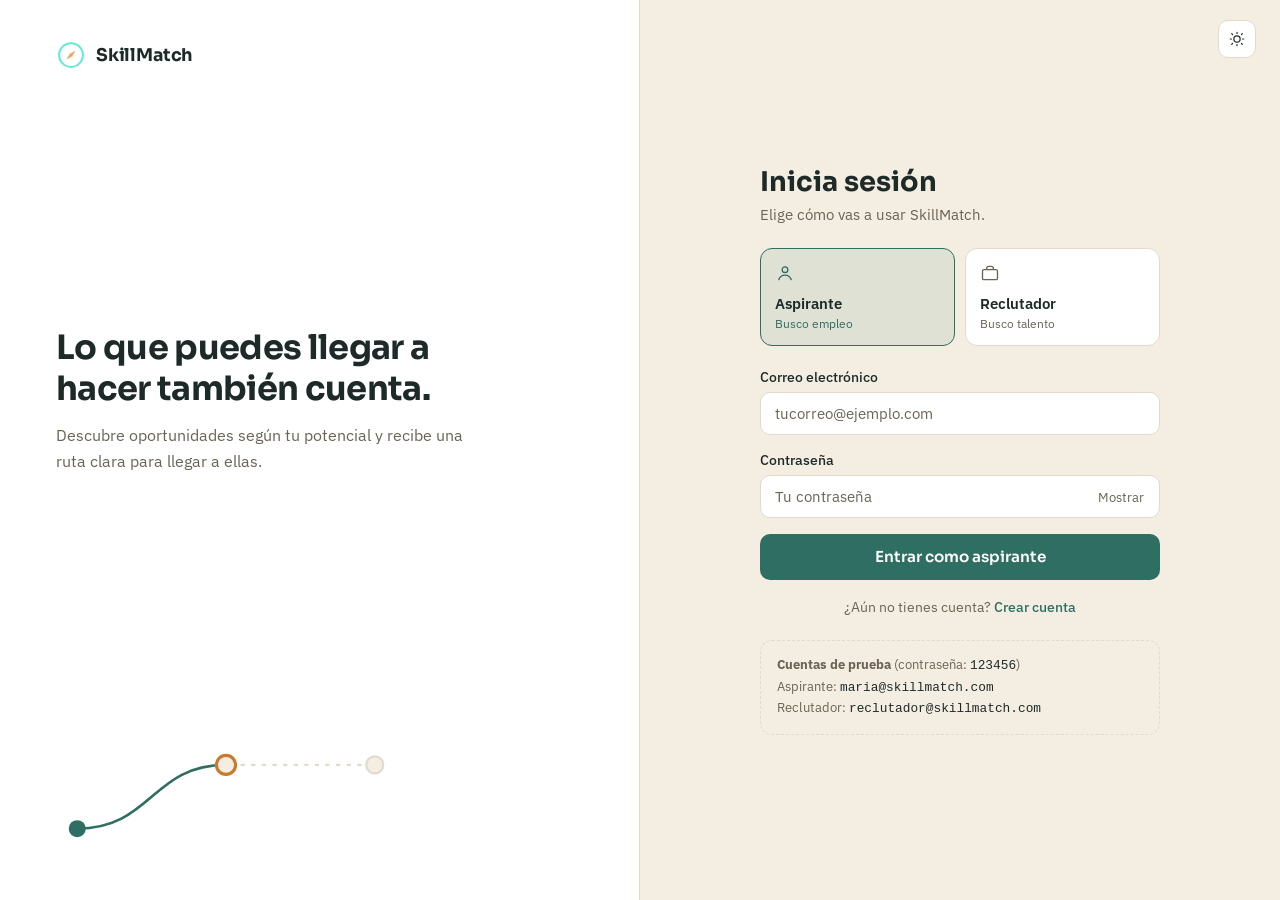
==== skillmatch/index.html @ e3b0811c "Primer commit: SkillMatch completo con frontend, backend y documentación" ====
<!DOCTYPE html>
<!--
  ============================================================
  index.html  →  PANTALLA DE LOGIN DE SKILLMATCH
  ============================================================
  Este archivo es el "esqueleto" (la estructura) de la pantalla de
  inicio de sesión. HTML solo dice QUÉ hay en la pantalla
  (títulos, campos, botones). El aspecto (colores, tamaños) vive en
  css/estilos.css y el comportamiento (qué pasa al hacer clic)
  vive en js/login.js.

  Se llama "index.html" porque es el nombre que los navegadores y
  servidores buscan por defecto: será la primera página que se abre.
-->
<html lang="es">
<head>
  <!-- Codificación de caracteres: permite escribir tildes y la ñ sin problemas -->
  <meta charset="UTF-8">

  <!-- Hace que la página se adapte al ancho de un celular -->
  <meta name="viewport" content="width=device-width, initial-scale=1.0">

  <!-- Texto que aparece en la pestaña del navegador -->
  <title>Iniciar sesión · SkillMatch</title>

  <!-- Las mismas tipografías del prototipo (Google Fonts) -->
  <link rel="preconnect" href="https://fonts.googleapis.com">
  <link href="https://fonts.googleapis.com/css2?family=Sora:wght@500;600;700&family=IBM+Plex+Sans:wght@400;500;600&display=swap" rel="stylesheet">

  <!-- Estilos: primero los compartidos (colores, botones...) y luego los propios del login.
       El orden importa: el segundo archivo puede ajustar lo del primero. -->
  <link rel="stylesheet" href="css/base.css">
  <link rel="stylesheet" href="css/estilos.css">

  <!-- comun.js va aquí (en el head) para aplicar el tema día/noche guardado
       ANTES de que se dibuje la página y evitar un parpadeo. -->
  <script src="js/comun.js"></script>
</head>

<body>

  <!-- <main> = el contenido principal de la página. Dentro hay 2 mitades:
       la izquierda (mensaje + ilustración) y la derecha (formulario). -->
  <main class="login-page">

    <!-- ======================================================
         MITAD IZQUIERDA: mensaje de bienvenida + mini "ruta"
         aria-hidden="true" = los lectores de pantalla la ignoran,
         porque es decoración y no contiene información esencial.
         ====================================================== -->
    <section class="login-aside" aria-hidden="true">

      <div class="brand">
        <!-- Ícono de brújula (el mismo del prototipo) dibujado con SVG -->
        <svg width="30" height="30" viewBox="0 0 24 24" fill="none" xmlns="http://www.w3.org/2000/svg">
          <circle cx="12" cy="12" r="9.5" stroke="#5EEAD4" stroke-width="1.6"/>
          <path d="M15.5 8.5L13 13L8.5 15.5L11 11L15.5 8.5Z" fill="#F2A65A"/>
        </svg>
        <span class="brand-name">SkillMatch</span>
      </div>

      <div class="aside-message">
        <!-- Este título y párrafo CAMBIAN según el rol elegido (lo hace login.js) -->
        <h2 id="aside-title">Lo que puedes llegar a hacer también cuenta.</h2>
        <p id="aside-text">Descubre oportunidades según tu potencial y recibe una ruta clara para llegar a ellas.</p>
      </div>

      <!-- Mini ilustración de una ruta con 3 paradas (igual que el Career GPS) -->
      <svg class="aside-route" viewBox="0 0 320 120" fill="none" xmlns="http://www.w3.org/2000/svg">
        <path d="M20 90 C 90 90, 90 30, 160 30 S 240 30, 300 30" stroke="var(--border)" stroke-width="2" stroke-dasharray="4 6"/>
        <path d="M20 90 C 90 90, 90 30, 160 30" stroke="var(--route)" stroke-width="2.5"/>
        <circle cx="20" cy="90" r="8" fill="var(--route)"/>
        <circle cx="160" cy="30" r="9" fill="var(--bg)" stroke="var(--waypoint)" stroke-width="3"/>
        <circle cx="300" cy="30" r="8" fill="var(--bg)" stroke="var(--border)" stroke-width="2"/>
      </svg>
    </section>

    <!-- ======================================================
         MITAD DERECHA: el formulario de login
         ====================================================== -->
    <section class="login-panel">

      <!-- Botón para cambiar entre modo noche y modo día -->
      <button type="button" class="icon-btn theme-btn" id="theme-toggle" title="Cambiar a modo día" aria-label="Cambiar tema">
        <svg viewBox="0 0 24 24" fill="none"><path d="M12 3v1.6M12 19.4V21M4.9 4.9l1.1 1.1M18 18l1.1 1.1M3 12h1.6M19.4 12H21M4.9 19.1 6 18M18 6l1.1-1.1" stroke="currentColor" stroke-width="1.6" stroke-linecap="round"/><circle cx="12" cy="12" r="4.2" stroke="currentColor" stroke-width="1.6"/></svg>
      </button>

      <!-- <form> agrupa los campos. "novalidate" apaga los mensajes
           automáticos del navegador para usar los nuestros (en español
           y con el estilo de la app). -->
      <form class="login-form" id="login-form" novalidate>

        <h1>Inicia sesión</h1>
        <p class="form-sub">Elige cómo vas a usar SkillMatch.</p>

        <!-- ---------- SELECTOR DE ROL ----------
             Usamos <input type="radio">: solo se puede elegir UNO a la vez
             (porque todos tienen el mismo name="rol"). El <label> es la
             "tarjeta" visible; al hacer clic en ella se marca su radio. -->
        <fieldset class="role-switch">
          <legend class="visually-hidden">Tipo de usuario</legend>

          <!-- "checked" = viene marcado por defecto -->
          <input type="radio" name="rol" id="rol-aspirante" value="aspirante" checked>
          <label for="rol-aspirante">
            <svg viewBox="0 0 24 24" fill="none"><circle cx="12" cy="8" r="3.4" stroke="currentColor" stroke-width="1.6"/><path d="M4.5 20c1.4-3.6 4.4-5.5 7.5-5.5s6.1 1.9 7.5 5.5" stroke="currentColor" stroke-width="1.6" stroke-linecap="round"/></svg>
            <span class="role-name">Aspirante</span>
            <span class="role-desc">Busco empleo</span>
          </label>

          <input type="radio" name="rol" id="rol-reclutador" value="reclutador">
          <label for="rol-reclutador">
            <svg viewBox="0 0 24 24" fill="none"><rect x="3" y="8" width="18" height="12" rx="1.8" stroke="currentColor" stroke-width="1.6"/><path d="M8 8V6.5A2.5 2.5 0 0 1 10.5 4h3A2.5 2.5 0 0 1 16 6.5V8" stroke="currentColor" stroke-width="1.6"/></svg>
            <span class="role-name">Reclutador</span>
            <span class="role-desc">Busco talento</span>
          </label>
        </fieldset>

        <!-- ---------- CAMPO: CORREO ---------- -->
        <div class="field">
          <label for="email">Correo electrónico</label>
          <!-- autocomplete ayuda al navegador a sugerir el correo guardado -->
          <input type="email" id="email" name="email" placeholder="tucorreo@ejemplo.com" autocomplete="email" required>
        </div>

        <!-- ---------- CAMPO: CONTRASEÑA (con botón "mostrar") ---------- -->
        <div class="field">
          <label for="password">Contraseña</label>
          <div class="password-wrap">
            <input type="password" id="password" name="password" placeholder="Tu contraseña" autocomplete="current-password" required>
            <button type="button" class="show-pass" id="show-pass" aria-label="Mostrar contraseña">Mostrar</button>
          </div>
        </div>

        <!-- Aquí JavaScript escribirá los errores ("Contraseña incorrecta").
             role="alert" hace que los lectores de pantalla lo anuncien. -->
        <p class="form-error" id="form-error" role="alert" hidden></p>

        <!-- type="submit" = al pulsarlo, se dispara el evento "submit" del formulario -->
        <button type="submit" class="btn btn-primary btn-block" id="submit-btn">Entrar como aspirante</button>

        <!-- Enlace al registro. login.js le agrega ?rol=... según el rol elegido,
             así el registro ya abre con el mismo tipo de usuario. -->
        <p class="form-switch">¿Aún no tienes cuenta? <a href="registro.html" id="link-registro">Crear cuenta</a></p>

        <!-- Ayuda temporal para probar: la quitaremos cuando exista el backend real -->
        <div class="demo-hint">
          <p><strong>Cuentas de prueba</strong> (contraseña: <code>123456</code>)</p>
          <p>Aspirante: <code>maria@skillmatch.com</code></p>
          <p>Reclutador: <code>reclutador@skillmatch.com</code></p>
        </div>

      </form>
    </section>
  </main>

  <!-- Los scripts van al FINAL del body: así, cuando se ejecutan, el HTML
       de arriba ya existe y JavaScript puede encontrar los elementos.
       El ORDEN importa: cada archivo usa lo que definió el anterior.
         1. diccionario.js → el vocabulario de habilidades (sinónimos, familias)
         2. datos-demo.js  → los datos de prueba (usa el diccionario)
         3. api.js         → la capa de servicios (usa los datos)
         4. login.js       → la pantalla (usa la capa de servicios) -->
  <script src="js/diccionario.js"></script>
  <script src="js/datos-demo.js"></script>
  <script src="js/api.js"></script>
  <script src="js/login.js"></script>
</body>
</html>
---- skillmatch/css/base.css ----
/* ============================================================
   base.css  →  ESTILOS COMPARTIDOS POR TODAS LAS PANTALLAS
   ============================================================
   Aquí viven los colores, tipografías y piezas reutilizables
   (botones, etiquetas, campos de texto). Cada pantalla carga este
   archivo PRIMERO y luego el suyo propio:
        login               → base.css + estilos.css
        panel del aspirante → base.css + dashboard.css

   Así, si mañana cambias el color ámbar o el redondeo de los botones,
   lo cambias en UN solo lugar y toda la app se actualiza.
   ============================================================ */


/* ============================================================
   1. VARIABLES (tokens de diseño)
   Se declaran con -- y se usan con var(--nombre).
   ============================================================ */
:root {
  /* --- Modo noche (por defecto) --- */
  --bg: #0D1321;
  --panel: #172239;
  --panel-raised: #1E2C4A;
  --border: #2A3A5C;
  --text: #EDEEF2;
  --text-muted: #8B93A7;
  --route: #5EEAD4;                          /* cian: acción principal, progreso positivo */
  --route-soft: rgba(94, 234, 212, 0.15);
  --waypoint: #F2A65A;                       /* ámbar: atención, "en curso" */
  --waypoint-soft: rgba(242, 166, 90, 0.16);
  --gap: #F26B5B;                            /* coral: brechas y errores */
  --gap-soft: rgba(242, 107, 91, 0.15);
  --on-route: #0D1321;                       /* texto sobre fondo cian */
  --shadow: 0 16px 40px rgba(0, 0, 0, 0.35);

  --font-display: 'Sora', system-ui, sans-serif;
  --font-body: 'IBM Plex Sans', system-ui, sans-serif;
  --font-mono: 'IBM Plex Mono', 'Courier New', monospace;

  --radius-panel: 14px;
  --radius-chip: 999px;
}

/* --- Modo día: se activa con <html data-theme="light"> --- */
html[data-theme="light"] {
  --bg: #F3EEE1;
  --panel: #FFFFFF;
  --panel-raised: #FBF8F0;
  --border: #E2DACB;
  --text: #1E2A28;
  --text-muted: #6B6355;
  --route: #2F6E62;
  --route-soft: rgba(47, 110, 98, 0.10);
  --waypoint: #C97A2E;
  --waypoint-soft: rgba(201, 122, 46, 0.14);
  --gap: #B8503D;
  --gap-soft: rgba(184, 80, 61, 0.12);
  --on-route: #FFFFFF;
  --shadow: 0 16px 40px rgba(60, 50, 30, 0.18);
}

/* Si la persona nunca eligió tema, respetamos el de su sistema operativo */
@media (prefers-color-scheme: light) {
  html:not([data-theme]) {
    --bg: #F3EEE1;
    --panel: #FFFFFF;
    --panel-raised: #FBF8F0;
    --border: #E2DACB;
    --text: #1E2A28;
    --text-muted: #6B6355;
    --route: #2F6E62;
    --route-soft: rgba(47, 110, 98, 0.10);
    --waypoint: #C97A2E;
    --waypoint-soft: rgba(201, 122, 46, 0.14);
    --gap: #B8503D;
    --gap-soft: rgba(184, 80, 61, 0.12);
    --on-route: #FFFFFF;
    --shadow: 0 16px 40px rgba(60, 50, 30, 0.18);
  }
}

/* Respeto a quien prefiere menos animaciones */
@media (prefers-reduced-motion: reduce) {
  *, *::before, *::after {
    animation-duration: 0.001ms !important;
    transition-duration: 0.001ms !important;
  }
}


/* ============================================================
   2. REGLAS BASE
   ============================================================ */
* { box-sizing: border-box; }

html, body {
  margin: 0;
  padding: 0;
  background: var(--bg);
  color: var(--text);
  font-family: var(--font-body);
  -webkit-font-smoothing: antialiased;
}

a { color: inherit; }

/* El atributo HTML "hidden" debe ganar SIEMPRE sobre cualquier "display" */
[hidden] { display: none !important; }

/* Anillo de enfoque visible al navegar con teclado (accesibilidad) */
a:focus-visible, button:focus-visible, input:focus-visible,
select:focus-visible, textarea:focus-visible {
  outline: 2px solid var(--route);
  outline-offset: 2px;
}

/* Oculto a la vista, pero disponible para lectores de pantalla */
.visually-hidden {
  position: absolute;
  width: 1px;
  height: 1px;
  overflow: hidden;
  clip: rect(0 0 0 0);
  white-space: nowrap;
}

.brand { display: flex; align-items: center; gap: 10px; }
.brand-name {
  font-family: var(--font-display);
  font-weight: 700;
  font-size: 1.1rem;
  letter-spacing: -0.01em;
}


/* ============================================================
   3. BOTONES
   ============================================================ */

/* Botón cuadrado con ícono (tema, notificaciones, cerrar...) */
.icon-btn {
  position: relative;
  width: 38px;
  height: 38px;
  border-radius: 10px;
  border: 1px solid var(--border);
  background: var(--panel);
  color: var(--text);
  display: grid;
  place-items: center;
  cursor: pointer;
  flex-shrink: 0;
}
.icon-btn:hover { background: var(--panel-raised); }
.icon-btn svg { width: 18px; height: 18px; }
.icon-btn--sm { width: 30px; height: 30px; border-radius: 8px; }
.icon-btn--sm svg { width: 15px; height: 15px; }

/* Botones con texto */
.btn {
  display: inline-flex;
  align-items: center;
  justify-content: center;
  gap: 8px;
  padding: 10px 18px;
  border-radius: 10px;
  border: 1px solid transparent;
  font-family: var(--font-display);
  font-weight: 600;
  font-size: 0.88rem;
  cursor: pointer;
  text-decoration: none;
  line-height: 1.2;
}
.btn:disabled { opacity: 0.6; cursor: not-allowed; }
.btn-block { width: 100%; padding: 13px 16px; font-size: 0.95rem; }

.btn-primary { background: var(--route); color: var(--on-route); }
.btn-primary:hover:not(:disabled) { filter: brightness(1.08); }

.btn-secondary { background: transparent; color: var(--text); border-color: var(--border); }
.btn-secondary:hover:not(:disabled) { background: var(--panel-raised); }

.btn-danger { background: transparent; color: var(--gap); border-color: var(--gap); }
.btn-danger:hover:not(:disabled) { background: var(--gap-soft); }

.btn-sm { padding: 7px 13px; font-size: 0.8rem; border-radius: 9px; }


/* ============================================================
   4. CAMPOS DE FORMULARIO
   ============================================================ */
.field { margin-bottom: 16px; }

.field label {
  display: block;
  font-size: 0.85rem;
  font-weight: 500;
  margin-bottom: 6px;
}

.field input[type="text"],
.field input[type="email"],
.field input[type="password"],
.field input[type="number"],
.field select {
  width: 100%;
  padding: 11px 14px;
  border-radius: 10px;
  border: 1px solid var(--border);
  background: var(--panel);
  color: var(--text);
  font-family: var(--font-body);
  font-size: 0.92rem;
}
.field input::placeholder { color: var(--text-muted); }
.field input[readonly] { color: var(--text-muted); background: var(--panel-raised); }
.field input.has-error { border-color: var(--gap); }

.field input[type="range"] { width: 100%; accent-color: var(--route); }
.field-help { margin: 6px 0 0; font-size: 0.78rem; color: var(--text-muted); }

/* Mensaje de error de formulario */
.form-error {
  margin: 0 0 14px;
  padding: 10px 12px;
  border-radius: 10px;
  background: var(--gap-soft);
  color: var(--gap);
  font-size: 0.85rem;
}


/* ============================================================
   5. ETIQUETAS (chips) Y BARRAS
   ============================================================ */
.chip {
  display: inline-flex;
  align-items: center;
  gap: 6px;
  padding: 4px 11px;
  border-radius: var(--radius-chip);
  font-size: 0.76rem;
  font-weight: 500;
  border: 1px solid transparent;
  white-space: nowrap;
}
.chip-match   { background: var(--route-soft);    color: var(--route); }       /* cumple / transferible */
.chip-gap     { background: var(--gap-soft);      color: var(--gap); }         /* brecha */
.chip-mid     { background: var(--waypoint-soft); color: var(--waypoint); }    /* en curso / media */
.chip-neutral { background: var(--panel-raised);  color: var(--text-muted); border-color: var(--border); }

.bar-track {
  height: 6px;
  border-radius: 999px;
  background: var(--panel-raised);
  overflow: hidden;
}
.bar-fill { height: 100%; border-radius: 999px; background: var(--route); }
.bar-fill--gap { background: var(--gap); }
.bar-fill--mid { background: var(--waypoint); }


/* ============================================================
   ENLACE ENTRE LOGIN Y REGISTRO
   ("¿Ya tienes cuenta? Inicia sesión" / "¿Primera vez? Crea tu cuenta")
   ============================================================ */
.form-switch {
  margin: 18px 0 0;
  text-align: center;
  font-size: 0.86rem;
  color: var(--text-muted);
}
.form-switch a { color: var(--route); font-weight: 500; text-decoration: none; }
.form-switch a:hover { text-decoration: underline; }


/* ============================================================
   MENSAJES EMERGENTES ("toasts")
   ------------------------------------------------------------
   Los crea Comun.mostrarToast(mensaje, tipo) y desaparecen solos
   a los 4 segundos. Viven aquí porque los usan todas las pantallas.
   ============================================================ */
.toast-zone {
  position: fixed;
  right: 20px;
  bottom: 20px;
  z-index: 100;
  display: flex;
  flex-direction: column;
  gap: 8px;
  max-width: min(360px, calc(100vw - 40px));
  pointer-events: none;      /* el aviso no bloquea clics en lo que hay debajo */
}
.toast {
  padding: 12px 16px;
  border-radius: 12px;
  border: 1px solid var(--route);
  background: var(--panel);
  color: var(--text);
  font-size: 0.86rem;
  line-height: 1.4;
  box-shadow: var(--shadow);
  animation: toast-in 0.2s ease-out both;
}
.toast--error { border-color: var(--gap); }
@keyframes toast-in {
  from { opacity: 0; transform: translateY(8px); }
  to   { opacity: 1; transform: translateY(0); }
}
@media (max-width: 780px) {
  .toast-zone { bottom: 76px; }   /* por encima de la barra de navegación inferior */
}
---- skillmatch/css/estilos.css ----
/* ============================================================
   estilos.css  →  ESTILOS EXCLUSIVOS DE LA PANTALLA DE LOGIN
   ============================================================
   Los colores, botones y campos de texto vienen de base.css
   (se carga primero). Aquí solo está lo que es propio del login:
   las dos columnas, el selector de rol y el campo de contraseña.
   ============================================================ */


/* ============================================================
   1. DISEÑO GENERAL: 2 columnas
   ============================================================ */
.login-page {
  min-height: 100vh;
  display: grid;                       /* CSS Grid reparte el espacio en columnas */
  grid-template-columns: 1fr 1fr;      /* dos columnas iguales */
}


/* ============================================================
   2. COLUMNA IZQUIERDA: mensaje + ilustración
   ============================================================ */
.login-aside {
  background: var(--panel);
  border-right: 1px solid var(--border);
  padding: 40px 56px;
  display: flex;
  flex-direction: column;              /* apila los hijos de arriba hacia abajo */
  justify-content: space-between;
  gap: 32px;
}

.aside-message h2 {
  font-family: var(--font-display);
  font-size: 2.1rem;
  line-height: 1.2;
  letter-spacing: -0.02em;
  margin: 0 0 14px;
  max-width: 16ch;                     /* "ch" = ancho de un carácter: evita líneas larguísimas */
}

.aside-message p {
  margin: 0;
  color: var(--text-muted);
  font-size: 1rem;
  line-height: 1.6;
  max-width: 42ch;
}

.aside-route { width: 100%; max-width: 340px; height: auto; }


/* ============================================================
   3. COLUMNA DERECHA: formulario
   ============================================================ */
.login-panel {
  position: relative;                  /* para ubicar el botón de tema en la esquina */
  display: flex;
  align-items: center;
  justify-content: center;
  padding: 40px 24px;
}

.theme-btn { position: absolute; top: 20px; right: 24px; }

.login-form { width: 100%; max-width: 400px; }

.login-form h1 {
  font-family: var(--font-display);
  font-size: 1.7rem;
  margin: 0 0 6px;
}

.form-sub { margin: 0 0 24px; color: var(--text-muted); font-size: 0.92rem; }


/* ============================================================
   4. SELECTOR DE ROL (dos tarjetas)
   Truco: el <input type="radio"> real está oculto y estilizamos
   el <label> que va justo después. El selector
       input:checked + label
   significa "el label que sigue a un radio marcado".
   ============================================================ */
.role-switch {
  border: none;
  padding: 0;
  margin: 0 0 22px;
  display: grid;
  grid-template-columns: 1fr 1fr;
  gap: 10px;
}

.role-switch input { position: absolute; opacity: 0; pointer-events: none; }

.role-switch label {
  display: flex;
  flex-direction: column;
  gap: 2px;
  padding: 14px;
  border: 1px solid var(--border);
  border-radius: 12px;
  background: var(--panel);
  color: var(--text-muted);
  cursor: pointer;
  transition: border-color 0.15s ease, background 0.15s ease, color 0.15s ease;
}

.role-switch label svg { width: 20px; height: 20px; margin-bottom: 8px; }
.role-name { font-weight: 600; font-size: 0.95rem; color: var(--text); }
.role-desc { font-size: 0.78rem; }

.role-switch label:hover { background: var(--panel-raised); }

.role-switch input:checked + label {
  border-color: var(--route);
  background: var(--route-soft);
  color: var(--route);
}

.role-switch input:focus-visible + label { outline: 2px solid var(--route); outline-offset: 2px; }


/* ============================================================
   5. CAMPO DE CONTRASEÑA (con botón "Mostrar")
   ============================================================ */
.password-wrap { position: relative; }
.password-wrap input { padding-right: 84px; }     /* dejamos espacio al botón */

.show-pass {
  position: absolute;
  right: 6px;
  top: 50%;
  transform: translateY(-50%);                    /* centrado vertical exacto */
  padding: 6px 10px;
  border: none;
  border-radius: 8px;
  background: transparent;
  color: var(--text-muted);
  font-family: var(--font-body);
  font-size: 0.8rem;
  cursor: pointer;
}
.show-pass:hover { color: var(--text); }


/* ============================================================
   6. CUADRO DE CUENTAS DE PRUEBA
   ============================================================ */
.demo-hint {
  margin-top: 24px;
  padding: 14px 16px;
  border: 1px dashed var(--border);
  border-radius: 12px;
  color: var(--text-muted);
  font-size: 0.8rem;
  line-height: 1.6;
}
.demo-hint p { margin: 0; }
.demo-hint code { font-family: 'Courier New', monospace; color: var(--text); }


/* ============================================================
   7. RESPONSIVE: en pantallas angostas pasamos a 1 columna
   ============================================================ */
@media (max-width: 860px) {
  .login-page { grid-template-columns: 1fr; }

  .login-aside {
    padding: 20px 24px;
    border-right: none;
    border-bottom: 1px solid var(--border);
  }
  .aside-message, .aside-route { display: none; }

  .login-panel { padding: 56px 20px 40px; }
}
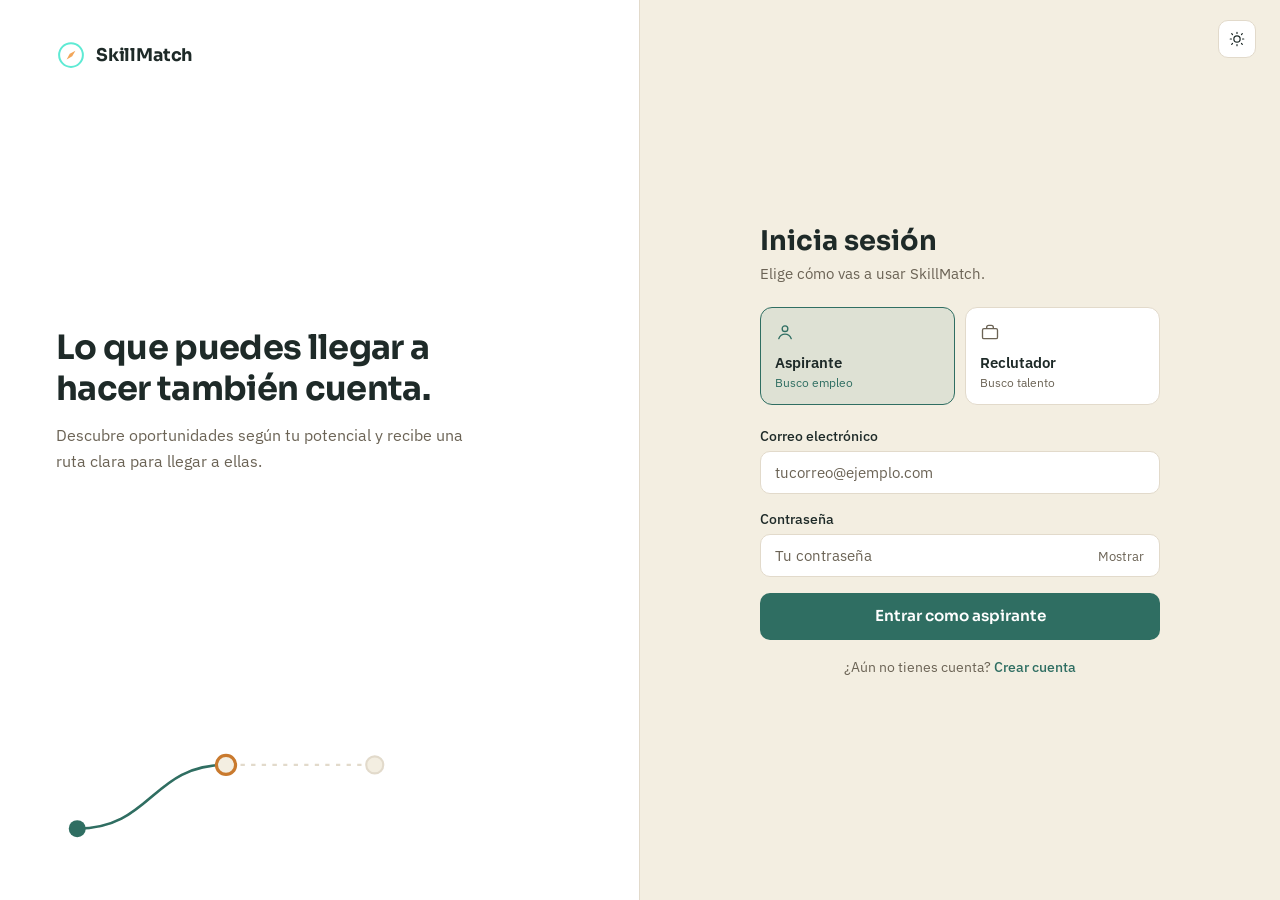
==== commit 21f8199d: "Añadiendo cursos extras" ====
--- a/skillmatch/index.html
+++ b/skillmatch/index.html
@@ -143,14 +143,6 @@
              así el registro ya abre con el mismo tipo de usuario. -->
         <p class="form-switch">¿Aún no tienes cuenta? <a href="registro.html" id="link-registro">Crear cuenta</a></p>
 
-        <!-- Ayuda temporal para probar: la quitaremos cuando exista el backend real -->
-        <div class="demo-hint">
-          <p><strong>Cuentas de prueba</strong> (contraseña: <code>123456</code>)</p>
-          <p>Aspirante: <code>maria@skillmatch.com</code></p>
-          <p>Reclutador: <code>reclutador@skillmatch.com</code></p>
-        </div>
-
-      </form>
     </section>
   </main>
 
